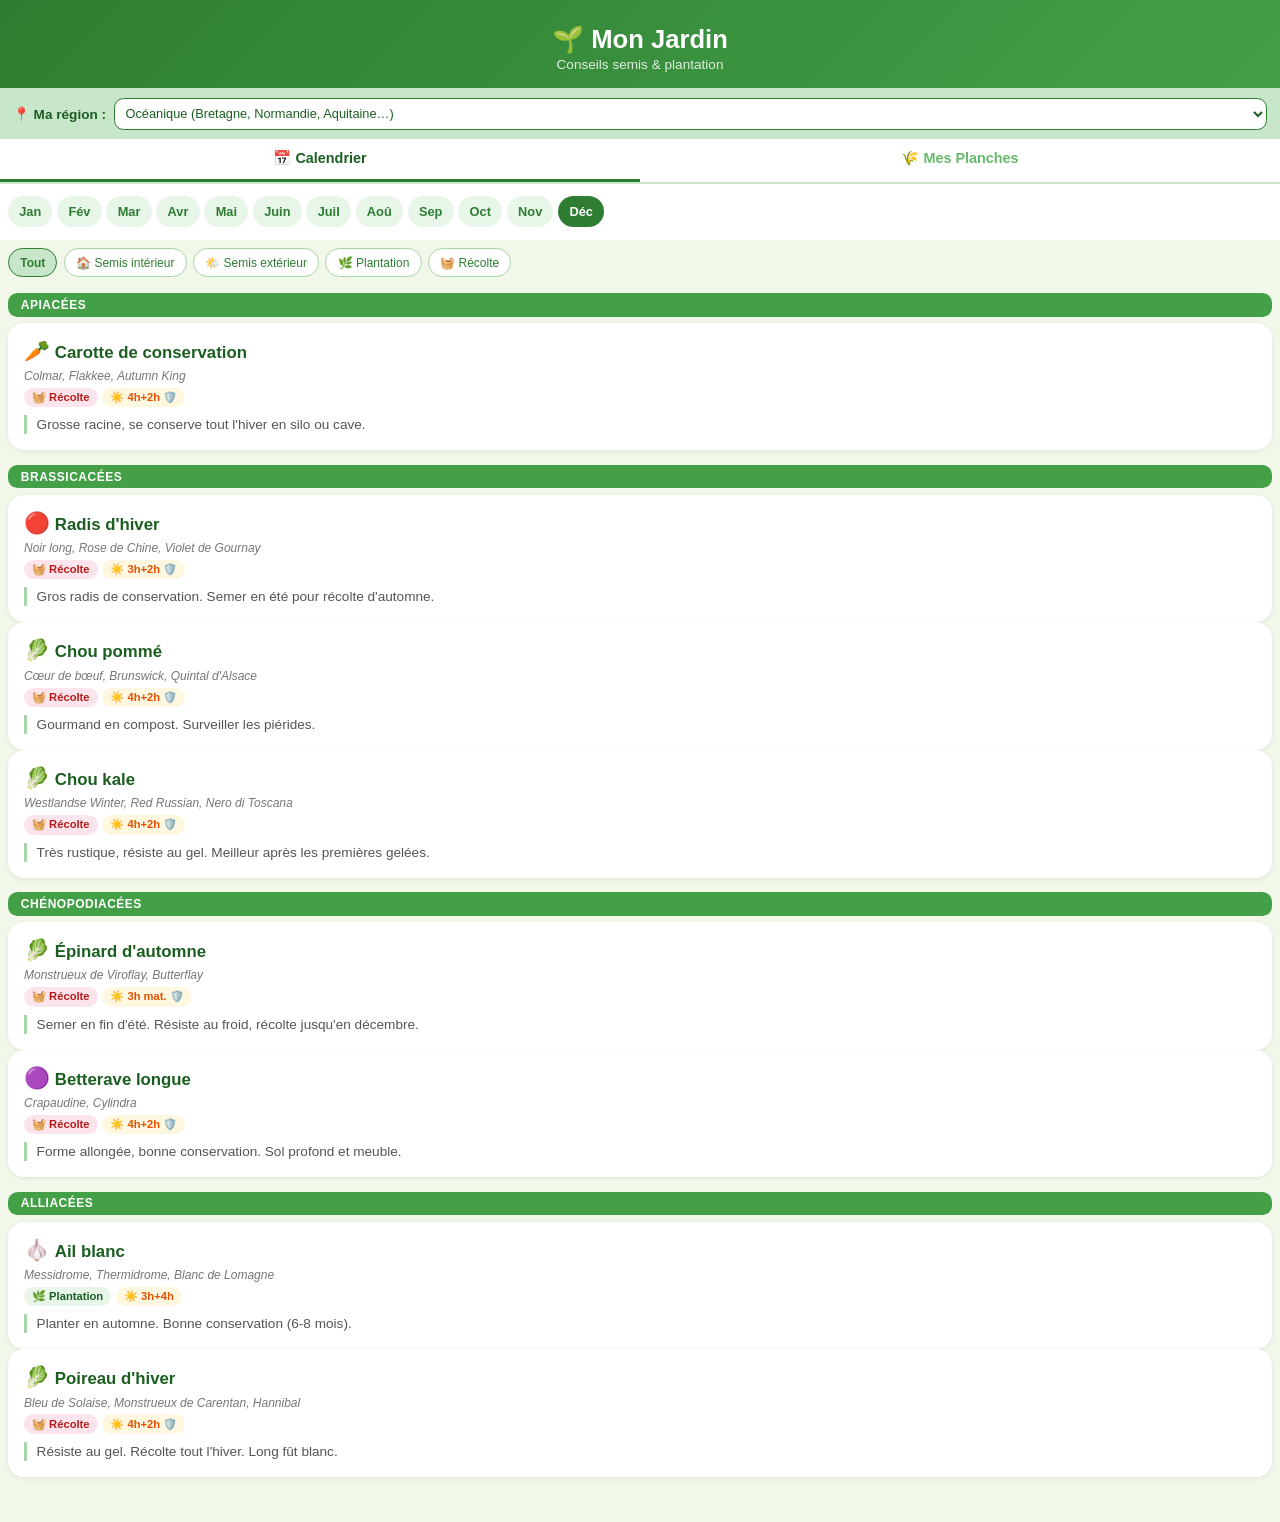
==== index.html @ edffc6af "initial commit" ====
<!DOCTYPE html>
<html lang="fr">
<head>
  <meta charset="UTF-8">
  <meta name="viewport" content="width=device-width, initial-scale=1.0">
  <meta name="theme-color" content="#2e7d32">
  <meta name="apple-mobile-web-app-capable" content="yes">
  <meta name="apple-mobile-web-app-status-bar-style" content="black-translucent">
  <link rel="manifest" href="manifest.json">
  <link rel="apple-touch-icon" href="icons/icon-192.png">
  <title>Mon Jardin</title>
  <link rel="stylesheet" href="style.css">
</head>
<body>
  <header>
    <h1>🌱 Mon Jardin</h1>
    <p class="subtitle">Conseils semis & plantation</p>
  </header>

  <div id="region-selector">
    <label for="region">📍 Ma région :</label>
    <select id="region">
      <option value="oceanique">Océanique (Bretagne, Normandie, Aquitaine…)</option>
      <option value="continental">Continental (Alsace, Bourgogne, Île-de-France…)</option>
      <option value="mediterraneen">Méditerranéen (PACA, Languedoc, Corse…)</option>
      <option value="montagne">Montagne (Alpes, Pyrénées, Massif Central…)</option>
    </select>
  </div>

  <nav id="tabs">
    <button class="tab-btn active" data-tab="calendrier">📅 Calendrier</button>
    <button class="tab-btn" data-tab="planches">🌾 Mes Planches</button>
  </nav>

  <!-- TAB CALENDRIER -->
  <section id="tab-calendrier">
    <nav id="month-nav">
      <button class="month-btn active" data-month="0">Jan</button>
      <button class="month-btn" data-month="1">Fév</button>
      <button class="month-btn" data-month="2">Mar</button>
      <button class="month-btn" data-month="3">Avr</button>
      <button class="month-btn" data-month="4">Mai</button>
      <button class="month-btn" data-month="5">Juin</button>
      <button class="month-btn" data-month="6">Juil</button>
      <button class="month-btn" data-month="7">Aoû</button>
      <button class="month-btn" data-month="8">Sep</button>
      <button class="month-btn" data-month="9">Oct</button>
      <button class="month-btn" data-month="10">Nov</button>
      <button class="month-btn" data-month="11">Déc</button>
    </nav>
    <div id="filters">
      <button class="filter-btn active" data-filter="all">Tout</button>
      <button class="filter-btn" data-filter="semis-interieur">🏠 Semis intérieur</button>
      <button class="filter-btn" data-filter="semis-exterieur">🌤️ Semis extérieur</button>
      <button class="filter-btn" data-filter="plantation">🌿 Plantation</button>
      <button class="filter-btn" data-filter="recolte">🧺 Récolte</button>
    </div>
    <main id="plant-list"></main>
  </section>

  <!-- TAB PLANCHES -->
  <section id="tab-planches" class="hidden">
    <div id="planches-list"></div>
    <button id="btn-show-form" class="btn-add-planche" onclick="showPlancheForm()">➕ Ajouter une planche</button>

    <div id="planche-form" class="hidden">
      <h2 id="form-title">➕ Nouvelle planche</h2>

      <div class="form-step">
        <div class="step-label">1. Nom & dimensions</div>
        <div class="form-row">
          <input type="text" id="planche-nom" placeholder="Nom (ex: Planche A)">
        </div>
        <div class="form-row">
          <label>Longueur <span class="unit">m</span></label>
          <input type="number" id="planche-longueur" min="0.5" step="0.1" value="3">
          <label>Largeur <span class="unit">m</span></label>
          <input type="number" id="planche-largeur" min="0.3" step="0.1" value="1.2">
        </div>
      </div>

      <div class="form-step">
        <div class="step-label">2. Ensoleillement</div>
        <div class="form-row">
          <label>Orientation :</label>
          <select id="planche-orientation">
            <option value="journee">☀️ Soleil toute la journée</option>
            <option value="matin">🌅 Soleil le matin seulement</option>
            <option value="apres-midi">🌇 Soleil l'après-midi seulement</option>
          </select>
        </div>
        <div class="form-row soleil-row">
          <div class="soleil-input">
            <label>🌅 Matin <span class="unit">(6h-12h)</span></label>
            <input type="range" id="planche-hmatin" min="0" max="6" value="4">
            <span id="hmatin-val">4h</span>
          </div>
          <div class="soleil-input">
            <label>🌇 Après-midi <span class="unit">(12h-18h)</span></label>
            <input type="range" id="planche-haprem" min="0" max="6" value="3">
            <span id="haprem-val">3h</span>
          </div>
        </div>
      </div>

      <div class="form-step">
        <div class="step-label">3. Type de sol & culture précédente</div>
        <div class="form-row">
          <label>Sol :</label>
          <select id="planche-sol">
            <option value="limoneux">🌾 Limoneux (fertile, facile)</option>
            <option value="argileux">🧱 Argileux (lourd, retient l'eau)</option>
            <option value="sableux">🏖️ Sableux (léger, drainant)</option>
            <option value="calcaire">⚪ Calcaire (alcalin, clair)</option>
            <option value="humifere">🍂 Humifère (riche, foncé)</option>
          </select>
        </div>
        <div class="form-row">
          <label>Avant :</label>
          <select id="planche-precedent">
            <option value="">Aucune / ne sais pas</option>
            <option value="Solanacées">🍅 Solanacées (tomate, PDT, poivron...)</option>
            <option value="Cucurbitacées">🥒 Cucurbitacées (courgette, courge...)</option>
            <option value="Fabacées">🫘 Fabacées (haricot, pois...)</option>
            <option value="Brassicacées">🥦 Brassicacées (chou, radis...)</option>
            <option value="Alliacées">🧅 Alliacées (oignon, ail, poireau...)</option>
            <option value="Apiacées">🥕 Apiacées (carotte, persil...)</option>
            <option value="Astéracées">🥬 Astéracées (laitue...)</option>
            <option value="Chénopodiacées">🟣 Chénopodiacées (épinard, betterave...)</option>
            <option value="engrais-vert">🌾 Engrais vert (moutarde, phacélie...)</option>
            <option value="rien">💤 Repos / jachère</option>
          </select>
        </div>
      </div>

      <div class="form-step">
        <div class="step-label">4. Choisir les plantes et nombre de rangs</div>
        <div id="legume-picker"></div>
        <div id="variete-picker" class="hidden"></div>
        <div id="rang-picker" class="hidden"></div>
        <div id="plantes-selectionnees"></div>
      </div>

      <button id="btn-add-planche" class="btn-primary">Créer la planche</button>
      <button id="btn-cancel-edit" class="btn-cancel" onclick="hidePlancheForm()">Annuler</button>
    </div>
  </section>

  <script src="legumes/tomate.js"></script>
  <script src="legumes/carotte.js"></script>
  <script src="legumes/laitue.js"></script>
  <script src="legumes/courgette.js"></script>
  <script src="legumes/radis.js"></script>
  <script src="legumes/haricot.js"></script>
  <script src="legumes/poivron_aubergine.js"></script>
  <script src="legumes/epinard.js"></script>
  <script src="legumes/petit_pois.js"></script>
  <script src="legumes/alliacees.js"></script>
  <script src="legumes/chou.js"></script>
  <script src="legumes/cucurbitacees.js"></script>
  <script src="legumes/autres.js"></script>
  <script src="legumes/pomme_de_terre.js"></script>
  <script src="data.js"></script>
  <script src="calendrier.js"></script>
  <script src="planches.js"></script>
  <script src="app.js"></script>
</body>
</html>
---- style.css ----
* { margin: 0; padding: 0; box-sizing: border-box; }

body {
  font-family: -apple-system, BlinkMacSystemFont, 'Segoe UI', sans-serif;
  background: #f1f8e9;
  color: #1b5e20;
  min-height: 100vh;
  padding-bottom: 2rem;
}

header {
  background: linear-gradient(135deg, #2e7d32, #43a047);
  color: white;
  padding: 1.5rem 1rem 1rem;
  text-align: center;
}
header h1 { font-size: 1.6rem; }
.subtitle { font-size: 0.85rem; opacity: 0.85; margin-top: 0.2rem; }

#region-selector {
  display: flex;
  align-items: center;
  gap: 0.5rem;
  padding: 0.6rem 0.8rem;
  background: #c8e6c9;
  font-size: 0.85rem;
  font-weight: 600;
}
#region-selector label { white-space: nowrap; }
#region-selector select {
  flex: 1;
  padding: 0.4rem;
  border: 1.5px solid #2e7d32;
  border-radius: 0.6rem;
  background: white;
  color: #1b5e20;
  font-size: 0.8rem;
  font-weight: 500;
}

/* Tabs */
#tabs {
  display: flex;
  background: white;
  border-bottom: 2px solid #c8e6c9;
}
.tab-btn {
  flex: 1;
  border: none;
  background: none;
  padding: 0.7rem;
  font-size: 0.9rem;
  font-weight: 600;
  color: #66bb6a;
  cursor: pointer;
  transition: all 0.2s;
  border-bottom: 3px solid transparent;
}
.tab-btn.active { color: #1b5e20; border-bottom-color: #2e7d32; }
.hidden { display: none !important; }

/* Calendrier */
#month-nav {
  display: flex;
  gap: 0.3rem;
  padding: 0.8rem 0.5rem;
  overflow-x: auto;
  background: white;
  position: sticky;
  top: 0;
  z-index: 10;
  scrollbar-width: none;
}
#month-nav::-webkit-scrollbar { display: none; }

.month-btn {
  flex-shrink: 0;
  border: none;
  background: #e8f5e9;
  color: #2e7d32;
  padding: 0.5rem 0.7rem;
  border-radius: 1rem;
  font-size: 0.8rem;
  font-weight: 600;
  cursor: pointer;
  transition: all 0.2s;
}
.month-btn.active { background: #2e7d32; color: white; }

#filters {
  display: flex;
  gap: 0.4rem;
  padding: 0.5rem;
  overflow-x: auto;
  scrollbar-width: none;
}
#filters::-webkit-scrollbar { display: none; }

.filter-btn {
  flex-shrink: 0;
  border: 1.5px solid #a5d6a7;
  background: white;
  color: #2e7d32;
  padding: 0.4rem 0.7rem;
  border-radius: 1rem;
  font-size: 0.75rem;
  cursor: pointer;
  transition: all 0.2s;
}
.filter-btn.active { background: #c8e6c9; border-color: #2e7d32; font-weight: 600; }

#plant-list { padding: 0.5rem; display: flex; flex-direction: column; gap: 0.6rem; }

.famille-group { margin-bottom: 0.3rem; }
.famille-header {
  font-size: 0.75rem;
  font-weight: 700;
  color: white;
  background: #43a047;
  padding: 0.3rem 0.8rem;
  border-radius: 0.6rem;
  margin-bottom: 0.4rem;
  text-transform: uppercase;
  letter-spacing: 0.5px;
}

.plant-card {
  background: white;
  border-radius: 1rem;
  padding: 1rem;
  box-shadow: 0 1px 4px rgba(0,0,0,0.08);
  animation: fadeIn 0.3s ease;
}
@keyframes fadeIn { from { opacity: 0; transform: translateY(8px); } to { opacity: 1; transform: none; } }

.plant-card h3 { font-size: 1.05rem; margin-bottom: 0.4rem; }
.plant-card .emoji { font-size: 1.3rem; margin-right: 0.3rem; }

.tags { display: flex; flex-wrap: wrap; gap: 0.3rem; margin-bottom: 0.5rem; }
.tag {
  font-size: 0.7rem;
  padding: 0.2rem 0.5rem;
  border-radius: 0.8rem;
  font-weight: 600;
}
.tag.semis-interieur { background: #fff3e0; color: #e65100; }
.tag.semis-exterieur { background: #e3f2fd; color: #0d47a1; }
.tag.plantation { background: #e8f5e9; color: #1b5e20; }
.tag.recolte { background: #fce4ec; color: #b71c1c; }
.tag.soleil { background: #fff8e1; color: #e65100; }

.variete {
  font-size: 0.75rem;
  color: #777;
  font-style: italic;
  margin-bottom: 0.3rem;
}

.conseil {
  font-size: 0.85rem;
  color: #555;
  line-height: 1.4;
  border-left: 3px solid #a5d6a7;
  padding-left: 0.6rem;
  margin-top: 0.4rem;
}

.empty-state {
  text-align: center;
  padding: 3rem 1rem;
  color: #81c784;
  font-size: 1.1rem;
}

/* Planches */
#planche-form {
  background: white;
  margin: 0.5rem;
  padding: 1rem;
  border-radius: 1rem;
  box-shadow: 0 1px 4px rgba(0,0,0,0.08);
}
#planche-form h2 { font-size: 1.1rem; margin-bottom: 0.8rem; }

.btn-add-planche {
  display: block;
  width: calc(100% - 1rem);
  margin: 0.5rem;
  padding: 0.8rem;
  border: 2px dashed #66bb6a;
  background: white;
  color: #2e7d32;
  border-radius: 1rem;
  font-size: 1rem;
  font-weight: 600;
  cursor: pointer;
  text-align: center;
}
.btn-add-planche:active { background: #e8f5e9; }

.form-step {
  margin-bottom: 0.8rem;
  padding-bottom: 0.6rem;
  border-bottom: 1px solid #e8f5e9;
}
.form-step:last-of-type { border-bottom: none; }
.step-label {
  font-size: 0.8rem;
  font-weight: 700;
  color: #2e7d32;
  margin-bottom: 0.4rem;
}

.form-row {
  display: flex;
  align-items: center;
  gap: 0.5rem;
  margin-bottom: 0.6rem;
  flex-wrap: wrap;
}
.form-row label { font-size: 0.85rem; font-weight: 600; }
.form-row .unit { font-size: 0.75rem; font-weight: 400; color: #777; }
.form-row input[type="text"],
.form-row input[type="number"] {
  padding: 0.4rem 0.6rem;
  border: 1.5px solid #a5d6a7;
  border-radius: 0.6rem;
  font-size: 0.85rem;
  color: #1b5e20;
  width: 5rem;
}
.form-row input[type="text"] { flex: 1; width: auto; }

.form-row select {
  padding: 0.4rem;
  border: 1.5px solid #a5d6a7;
  border-radius: 0.6rem;
  font-size: 0.85rem;
  color: #1b5e20;
  flex: 1;
}
.form-row input[type="range"] {
  flex: 1;
  accent-color: #2e7d32;
}
.soleil-row {
  flex-direction: column;
  gap: 0.4rem;
}
.soleil-input {
  display: flex;
  align-items: center;
  gap: 0.5rem;
  width: 100%;
}
.soleil-input label {
  min-width: 8rem;
  font-size: 0.8rem;
}
.soleil-input input[type="range"] { flex: 1; accent-color: #e65100; }
.soleil-input span {
  font-weight: 700;
  font-size: 0.85rem;
  min-width: 2rem;
  text-align: center;
}

#plante-checkboxes {
  display: flex;
  flex-wrap: wrap;
  gap: 0.3rem;
  margin-top: 0.3rem;
  width: 100%;
}
.plante-chip {
  display: flex;
  align-items: center;
  gap: 0.2rem;
  padding: 0.3rem 0.5rem;
  border: 1.5px solid #c8e6c9;
  border-radius: 1rem;
  font-size: 0.75rem;
  cursor: pointer;
  transition: all 0.2s;
  user-select: none;
}
.plante-chip.selected { background: #c8e6c9; border-color: #2e7d32; font-weight: 600; }
.plante-chip input { display: none; }

/* Picker légume → variété */
#legume-picker {
  display: flex;
  flex-wrap: wrap;
  gap: 0.3rem;
  padding: 0 0 0.5rem;
}
.legume-chip {
  border: 1.5px solid #c8e6c9;
  background: white;
  color: #1b5e20;
  padding: 0.35rem 0.6rem;
  border-radius: 1rem;
  font-size: 0.78rem;
  font-weight: 500;
  cursor: pointer;
  transition: all 0.15s;
}
.legume-chip:active { background: #c8e6c9; }

#variete-picker {
  background: #f3e5f5;
  border: 2px solid #ce93d8;
  border-radius: 0.8rem;
  padding: 0.6rem;
  margin-bottom: 0.5rem;
}
.variete-title {
  font-size: 0.85rem;
  font-weight: 700;
  margin-bottom: 0.4rem;
  color: #7b1fa2;
}
.variete-chip {
  display: flex;
  flex-direction: column;
  width: 100%;
  text-align: left;
  border: 1.5px solid #ce93d8;
  background: white;
  padding: 0.5rem 0.6rem;
  border-radius: 0.6rem;
  margin-bottom: 0.3rem;
  cursor: pointer;
  transition: all 0.15s;
}
.variete-chip:active { background: #f3e5f5; }
.variete-nom { font-weight: 600; font-size: 0.85rem; color: #1b5e20; }
.variete-detail { font-size: 0.75rem; color: #777; font-style: italic; }
.variete-info { font-size: 0.72rem; color: #999; }
.variete-close {
  width: 100%;
  border: none;
  background: none;
  color: #7b1fa2;
  font-size: 0.8rem;
  font-weight: 600;
  cursor: pointer;
  padding: 0.3rem;
}

#plantes-selectionnees {
  display: flex;
  flex-wrap: wrap;
  gap: 0.3rem;
  padding: 0.3rem 0 0.5rem;
  min-height: 2rem;
}
.selected-plante {
  display: flex;
  align-items: center;
  gap: 0.3rem;
  background: #c8e6c9;
  border: 1.5px solid #2e7d32;
  padding: 0.25rem 0.5rem;
  border-radius: 1rem;
  font-size: 0.78rem;
  font-weight: 600;
  color: #1b5e20;
}
.selected-plante button {
  border: none;
  background: none;
  color: #c62828;
  font-size: 0.85rem;
  cursor: pointer;
  padding: 0;
  line-height: 1;
}
.empty-selection {
  font-size: 0.8rem;
  color: #999;
  font-style: italic;
  padding: 0.3rem 0;
}

/* Rang picker */
#rang-picker {
  background: #e8f5e9;
  border: 2px solid #66bb6a;
  border-radius: 0.8rem;
  padding: 0.6rem;
  margin-bottom: 0.5rem;
}
.rang-picker-inner { text-align: center; }
.rang-buttons {
  display: flex;
  gap: 0.4rem;
  justify-content: center;
  margin: 0.5rem 0;
  flex-wrap: wrap;
}
.rang-btn {
  width: 2.5rem;
  height: 2.5rem;
  border: 2px solid #2e7d32;
  background: white;
  color: #2e7d32;
  border-radius: 50%;
  font-size: 1rem;
  font-weight: 700;
  cursor: pointer;
}
.rang-btn:active { background: #2e7d32; color: white; }

.btn-primary {
  width: 100%;
  padding: 0.7rem;
  border: none;
  background: #2e7d32;
  color: white;
  border-radius: 0.8rem;
  font-size: 0.9rem;
  font-weight: 600;
  cursor: pointer;
  margin-top: 0.5rem;
}

#planches-list { padding: 0.5rem; display: flex; flex-direction: column; gap: 0.8rem; }

.planche-card {
  background: white;
  border-radius: 1rem;
  padding: 1rem;
  box-shadow: 0 1px 4px rgba(0,0,0,0.08);
  animation: fadeIn 0.3s ease;
}
.planche-card h3 { font-size: 1.1rem; margin-bottom: 0.3rem; }
.planche-dims { font-size: 0.8rem; color: #777; margin-bottom: 0.4rem; }

/* Sous-onglets planche */
.sub-tabs {
  display: flex;
  gap: 0.2rem;
  overflow-x: auto;
  scrollbar-width: none;
  margin-bottom: 0.6rem;
  padding-bottom: 0.3rem;
  border-bottom: 2px solid #e8f5e9;
}
.sub-tabs::-webkit-scrollbar { display: none; }
.sub-tab-btn {
  flex-shrink: 0;
  border: none;
  background: #f1f8e9;
  color: #66bb6a;
  padding: 0.35rem 0.6rem;
  border-radius: 0.8rem 0.8rem 0 0;
  font-size: 0.72rem;
  font-weight: 600;
  cursor: pointer;
  transition: all 0.15s;
  border-bottom: 2px solid transparent;
}
.sub-tab-btn.active { background: #2e7d32; color: white; }
.sub-tab-btn.has-alert { color: #e65100; }
.sub-tab-btn.has-alert.active { background: #e65100; color: white; }
.sub-panel { min-height: 3rem; }

.planche-section { margin-bottom: 0.7rem; }
.planche-section h4 {
  font-size: 0.85rem;
  margin-bottom: 0.3rem;
  padding-bottom: 0.2rem;
  border-bottom: 1px solid #e8f5e9;
}

.espacement-table {
  width: 100%;
  font-size: 0.78rem;
  border-collapse: collapse;
}
.espacement-table th {
  text-align: left;
  padding: 0.3rem 0.4rem;
  background: #f1f8e9;
  font-weight: 600;
}
.espacement-table td { padding: 0.3rem 0.4rem; border-bottom: 1px solid #f1f8e9; }

.assoc-good { color: #2e7d32; }
.assoc-bad { color: #c62828; }
.assoc-list { font-size: 0.8rem; line-height: 1.5; padding-left: 0.3rem; }

.rotation-info {
  font-size: 0.8rem;
  color: #555;
  line-height: 1.5;
  background: #fff8e1;
  padding: 0.6rem;
  border-radius: 0.6rem;
  border-left: 3px solid #ffb300;
}

.planche-actions {
  display: flex;
  gap: 0.5rem;
  margin-top: 0.6rem;
}
.btn-edit, .btn-delete {
  border: none;
  padding: 0.4rem 0.8rem;
  border-radius: 0.6rem;
  font-size: 0.78rem;
  font-weight: 600;
  cursor: pointer;
}
.btn-edit { background: #e3f2fd; color: #0d47a1; }
.btn-delete { background: #ffcdd2; color: #c62828; }
.btn-cancel {
  width: 100%;
  padding: 0.6rem;
  border: 2px solid #c8e6c9;
  background: white;
  color: #555;
  border-radius: 0.8rem;
  font-size: 0.85rem;
  font-weight: 600;
  cursor: pointer;
  margin-top: 0.3rem;
}

/* Suggestions intercalaires */
.suggestions-list { display: flex; flex-direction: column; gap: 0.5rem; }
.suggestion-item { font-size: 0.82rem; line-height: 1.4; }
.suggestion-label { font-weight: 600; }
.suggestion-space { font-weight: 400; color: #777; font-size: 0.75rem; }
.suggestion-chips {
  display: flex;
  flex-wrap: wrap;
  gap: 0.3rem;
  margin-top: 0.3rem;
}
.suggestion-chip {
  background: #e8f5e9;
  border: 1px solid #a5d6a7;
  padding: 0.25rem 0.5rem;
  border-radius: 1rem;
  font-size: 0.75rem;
}
.suggestion-chip small { color: #777; }
.suggestion-note { font-size: 0.75rem; color: #777; margin-bottom: 0.4rem; font-style: italic; }

/* Alertes soleil */
.soleil-alerts {
  background: #fff3e0;
  border-left: 3px solid #ff9800;
  border-radius: 0.4rem;
  padding: 0.5rem 0.6rem;
}
.soleil-alert {
  font-size: 0.8rem;
  color: #e65100;
  line-height: 1.5;
}

/* Dessin planche vue du dessus */
.plan-visuel { margin-top: 0.5rem; }
.plan-warn { color: #e65100; font-size: 0.75rem; margin-bottom: 0.3rem; }
.plan-planche {
  position: relative;
  background: linear-gradient(180deg, #e8d5b7 0%, #d4c4a0 100%);
  border-radius: 0.8rem;
  border: 2px solid #b8a88a;
  min-height: 100px;
  overflow: hidden;
  margin-bottom: 0.3rem;
}
.plan-largeur-label {
  position: absolute;
  top: 2px;
  right: 6px;
  font-size: 0.65rem;
  color: #8d6e63;
  font-weight: 600;
  z-index: 1;
}
.plan-row {
  position: absolute;
  left: 0;
  right: 0;
  display: flex;
  align-items: center;
  background: rgba(255,255,255,0.35);
  border-top: 1px solid rgba(0,0,0,0.08);
}
.plan-row-label {
  min-width: 5.5rem;
  padding: 0 0.4rem;
  font-size: 0.7rem;
  font-weight: 600;
  color: #3e2723;
  line-height: 1.2;
  flex-shrink: 0;
}
.plan-row-pos {
  font-weight: 400;
  font-size: 0.6rem;
  color: #8d6e63;
}
.plan-row-dots {
  display: flex;
  align-items: center;
  flex: 1;
  justify-content: space-evenly;
  padding: 2px 4px;
  overflow: hidden;
}
.plan-dot {
  width: 10px;
  height: 10px;
  border-radius: 50%;
  flex-shrink: 0;
  border: 1px solid rgba(0,0,0,0.15);
}
.plan-more {
  font-size: 0.6rem;
  color: #777;
  white-space: nowrap;
}
.plan-legend {
  display: flex;
  flex-wrap: wrap;
  gap: 0.5rem;
  margin-top: 0.3rem;
  font-size: 0.75rem;
}
.plan-legend-item {
  display: flex;
  align-items: center;
  gap: 0.25rem;
}
.plan-legend-dot {
  width: 12px;
  height: 12px;
  border-radius: 50%;
  display: inline-block;
  border: 1px solid rgba(0,0,0,0.15);
}

/* Amendements */
.amendements-list {
  font-size: 0.8rem;
  color: #555;
  line-height: 1.5;
  padding-left: 1.2rem;
  margin: 0;
}
.amendements-list li { margin-bottom: 0.2rem; }

.amendement-bloc {
  margin-bottom: 0.6rem;
}
.amendement-bloc h4 {
  font-size: 0.82rem;
  margin-bottom: 0.2rem;
  color: #1b5e20;
}

/* Bouton plantes suivantes */
.btn-suivantes {
  width: 100%;
  padding: 0.6rem;
  border: 2px solid #7b1fa2;
  background: #f3e5f5;
  color: #7b1fa2;
  border-radius: 0.8rem;
  font-size: 0.85rem;
  font-weight: 600;
  cursor: pointer;
}
.suivantes-panel {
  margin-top: 0.5rem;
  background: #faf5ff;
  border-radius: 0.6rem;
  padding: 0.5rem;
  border: 1px solid #ce93d8;
}

/* Calendrier récolte */
.cal-scroll { overflow-x: auto; }
.cal-table {
  width: 100%;
  font-size: 0.7rem;
  border-collapse: collapse;
  white-space: nowrap;
}
.cal-table th {
  padding: 0.25rem 0.3rem;
  background: #f1f8e9;
  font-weight: 600;
  text-align: center;
}
.cal-table td { padding: 0.25rem 0.3rem; text-align: center; border-bottom: 1px solid #f1f8e9; }
.cal-plante { text-align: left !important; font-weight: 500; }
.cal-cell { min-width: 1.8rem; }
.cal-recolte { background: #fce4ec; }

/* Entretiens */
.entretiens-list { display: flex; flex-direction: column; gap: 0.5rem; }
.entretien-mois {
  display: flex;
  gap: 0.5rem;
  align-items: flex-start;
}
.entretien-mois-label {
  min-width: 2.5rem;
  font-weight: 700;
  font-size: 0.8rem;
  color: #2e7d32;
  padding-top: 0.1rem;
}
.entretien-taches { flex: 1; }
.entretien-tache {
  font-size: 0.78rem;
  color: #555;
  line-height: 1.5;
  padding: 0.15rem 0;
  border-bottom: 1px solid #f1f8e9;
}
.entretien-actuel {
  background: #e8f5e9;
  border-radius: 0.5rem;
  padding: 0.3rem;
}
.entretien-actuel .entretien-mois-label { color: #1b5e20; }
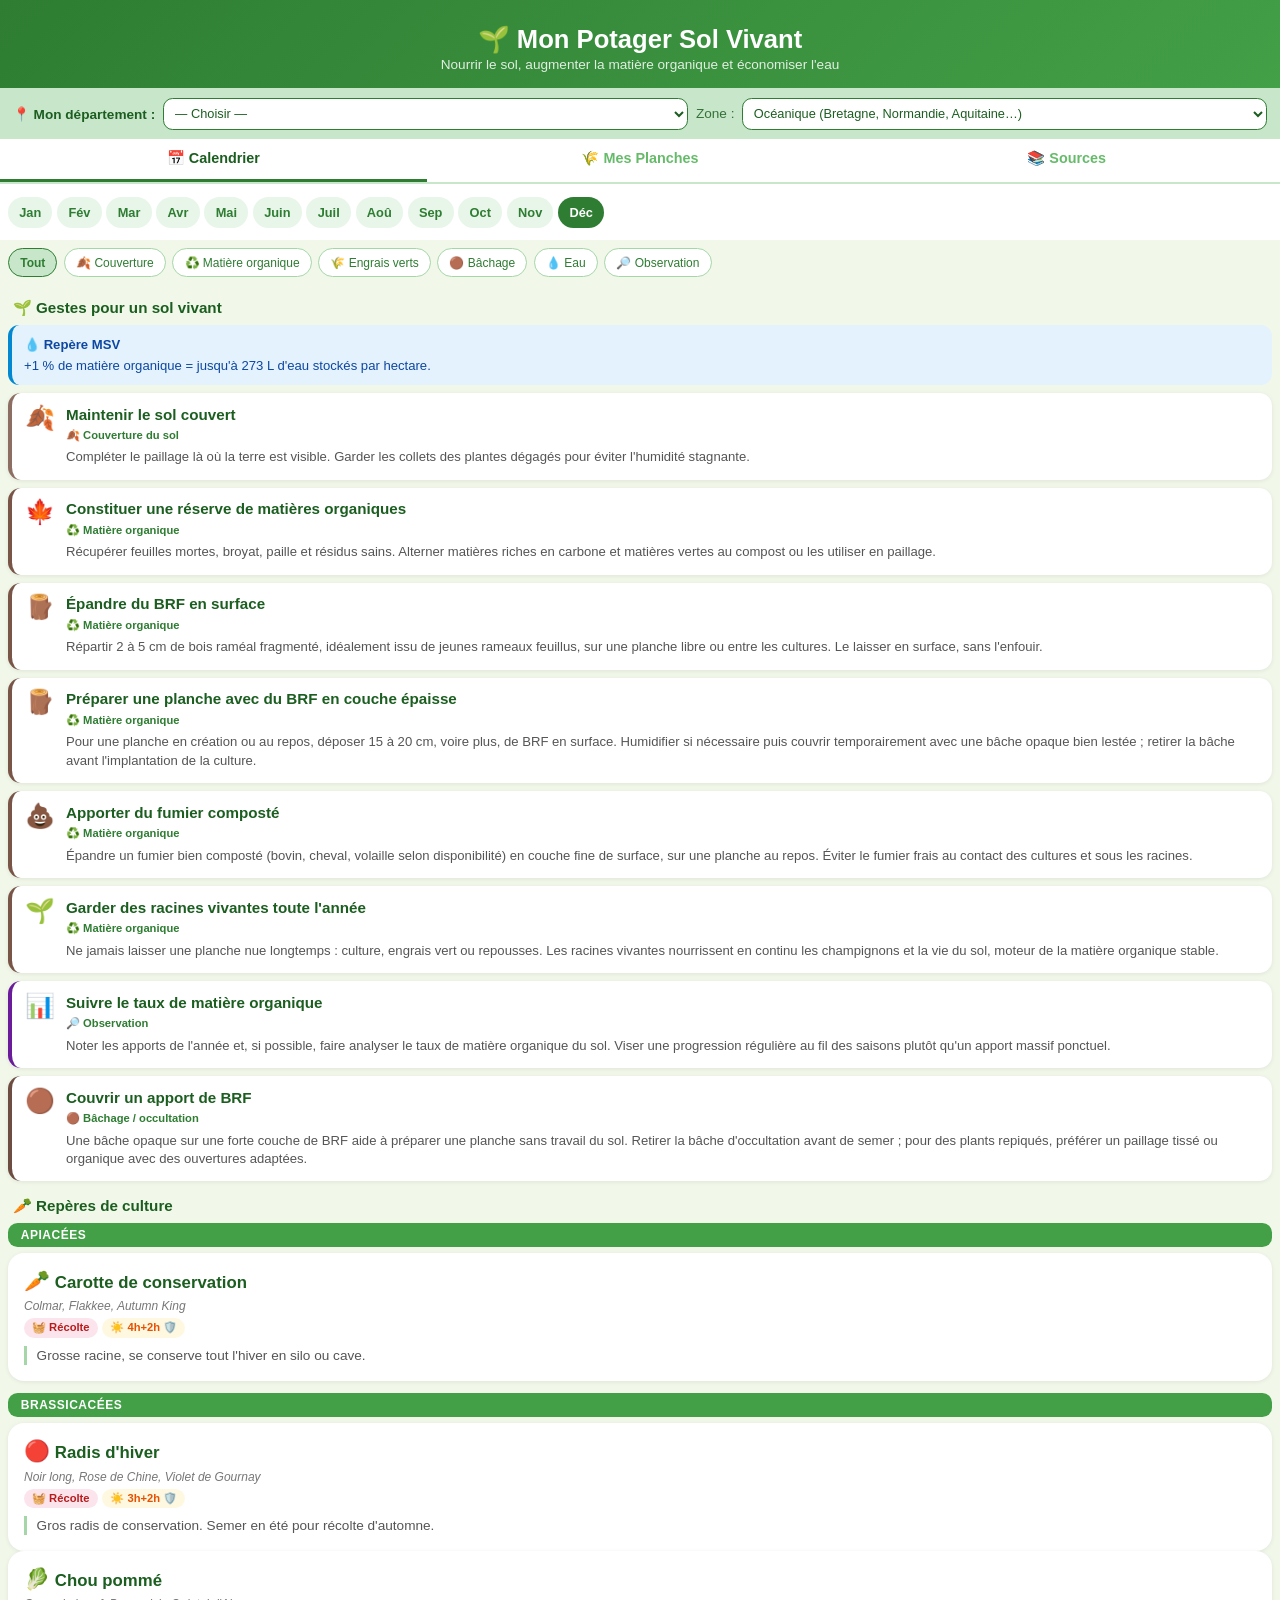
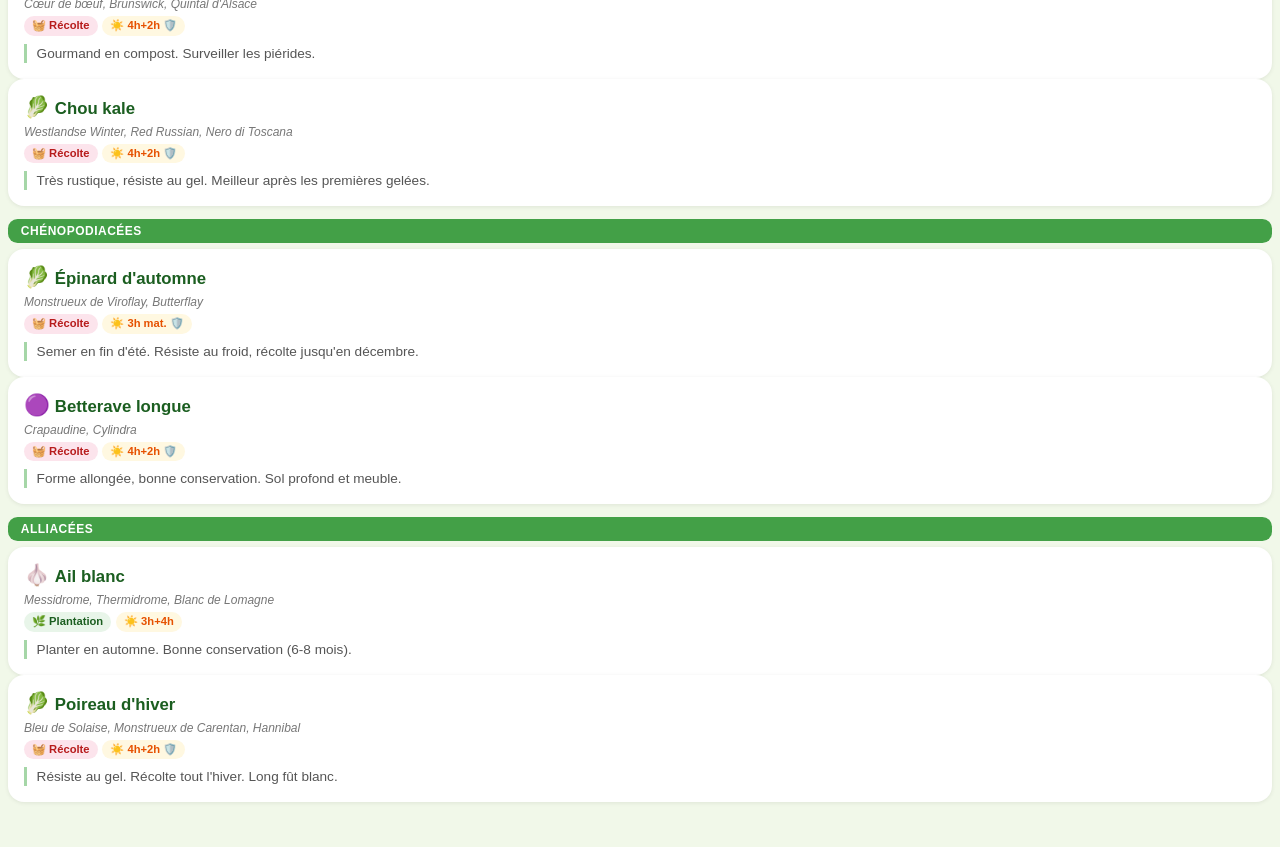
==== commit 331ea0f9: "ajout du sol vivant et des sources" ====
--- a/index.html
+++ b/index.html
@@ -8,17 +8,19 @@
   <meta name="apple-mobile-web-app-status-bar-style" content="black-translucent">
   <link rel="manifest" href="manifest.json">
   <link rel="apple-touch-icon" href="icons/icon-192.png">
-  <title>Mon Jardin</title>
+  <title>Mon Potager Sol Vivant</title>
   <link rel="stylesheet" href="style.css">
 </head>
 <body>
   <header>
-    <h1>🌱 Mon Jardin</h1>
-    <p class="subtitle">Conseils semis & plantation</p>
+    <h1>🌱 Mon Potager Sol Vivant</h1>
+    <p class="subtitle">Nourrir le sol, augmenter la matière organique et économiser l'eau</p>
   </header>
 
   <div id="region-selector">
-    <label for="region">📍 Ma région :</label>
+    <label for="departement">📍 Mon département :</label>
+    <select id="departement"></select>
+    <label for="region" class="region-label">Zone :</label>
     <select id="region">
       <option value="oceanique">Océanique (Bretagne, Normandie, Aquitaine…)</option>
       <option value="continental">Continental (Alsace, Bourgogne, Île-de-France…)</option>
@@ -30,6 +32,7 @@
   <nav id="tabs">
     <button class="tab-btn active" data-tab="calendrier">📅 Calendrier</button>
     <button class="tab-btn" data-tab="planches">🌾 Mes Planches</button>
+    <button class="tab-btn" data-tab="sources">📚 Sources</button>
   </nav>
 
   <!-- TAB CALENDRIER -->
@@ -50,12 +53,19 @@
     </nav>
     <div id="filters">
       <button class="filter-btn active" data-filter="all">Tout</button>
-      <button class="filter-btn" data-filter="semis-interieur">🏠 Semis intérieur</button>
-      <button class="filter-btn" data-filter="semis-exterieur">🌤️ Semis extérieur</button>
-      <button class="filter-btn" data-filter="plantation">🌿 Plantation</button>
-      <button class="filter-btn" data-filter="recolte">🧺 Récolte</button>
+      <button class="filter-btn" data-filter="couverture">🍂 Couverture</button>
+      <button class="filter-btn" data-filter="matiere-organique">♻️ Matière organique</button>
+      <button class="filter-btn" data-filter="engrais-verts">🌾 Engrais verts</button>
+      <button class="filter-btn" data-filter="bachage">🟤 Bâchage</button>
+      <button class="filter-btn" data-filter="eau">💧 Eau</button>
+      <button class="filter-btn" data-filter="observation">🔎 Observation</button>
     </div>
     <main id="plant-list"></main>
+  </section>
+
+  <!-- TAB SOURCES -->
+  <section id="tab-sources" class="hidden">
+    <div id="sources-list"></div>
   </section>
 
   <!-- TAB PLANCHES -->
@@ -163,6 +173,7 @@
   <script src="data.js"></script>
   <script src="calendrier.js"></script>
   <script src="planches.js"></script>
+  <script src="sources.js"></script>
   <script src="app.js"></script>
 </body>
 </html>
--- a/style.css
+++ b/style.css
@@ -25,10 +25,13 @@
   background: #c8e6c9;
   font-size: 0.85rem;
   font-weight: 600;
+  flex-wrap: wrap;
 }
 #region-selector label { white-space: nowrap; }
+#region-selector .region-label { font-weight: 500; opacity: 0.85; }
 #region-selector select {
   flex: 1;
+  min-width: 8rem;
   padding: 0.4rem;
   border: 1.5px solid #2e7d32;
   border-radius: 0.6rem;
@@ -59,6 +62,40 @@
 .tab-btn.active { color: #1b5e20; border-bottom-color: #2e7d32; }
 .hidden { display: none !important; }
 
+/* Sources scientifiques */
+#sources-list { padding: 0.7rem 0.5rem; }
+.sources-header {
+  background: #e3f2fd;
+  border-left: 4px solid #0288d1;
+  border-radius: 0.8rem;
+  color: #0d47a1;
+  padding: 0.8rem;
+  margin-bottom: 0.7rem;
+}
+.sources-header h2 { font-size: 1.05rem; margin-bottom: 0.3rem; }
+.sources-header p { font-size: 0.82rem; line-height: 1.4; }
+.sources-cards { display: flex; flex-direction: column; gap: 0.6rem; }
+.source-card {
+  background: white;
+  border-radius: 0.8rem;
+  box-shadow: 0 1px 4px rgba(0,0,0,0.08);
+  padding: 0.85rem;
+}
+.source-practice {
+  display: inline-block;
+  background: #e8f5e9;
+  border-radius: 1rem;
+  color: #1b5e20;
+  font-size: 0.7rem;
+  font-weight: 700;
+  padding: 0.2rem 0.5rem;
+}
+.source-card h3 { font-size: 0.92rem; line-height: 1.3; margin: 0.45rem 0 0.3rem; }
+.source-card p { color: #555; font-size: 0.8rem; line-height: 1.45; margin-top: 0.4rem; }
+.source-citation { color: #666 !important; font-size: 0.75rem !important; }
+.source-doi { color: #0d47a1; display: inline-block; font-size: 0.8rem; font-weight: 700; margin-top: 0.5rem; }
+.source-limit { background: #fff8e1; border-left: 3px solid #ffb300; border-radius: 0.35rem; padding: 0.4rem 0.5rem; }
+
 /* Calendrier */
 #month-nav {
   display: flex;
@@ -110,6 +147,39 @@
 .filter-btn.active { background: #c8e6c9; border-color: #2e7d32; font-weight: 600; }
 
 #plant-list { padding: 0.5rem; display: flex; flex-direction: column; gap: 0.6rem; }
+.calendar-section { display: flex; flex-direction: column; gap: 0.5rem; }
+.calendar-title { font-size: 0.95rem; padding: 0.4rem 0.3rem 0; color: #1b5e20; }
+.sol-task-list { display: flex; flex-direction: column; gap: 0.5rem; }
+.sol-task-card {
+  display: flex;
+  gap: 0.7rem;
+  padding: 0.8rem;
+  background: #fff;
+  border-left: 4px solid #8d6e63;
+  border-radius: 0.8rem;
+  box-shadow: 0 1px 4px rgba(0,0,0,0.08);
+}
+.sol-task-card.matiere-organique { border-left-color: #795548; }
+.sol-task-card.engrais-verts { border-left-color: #558b2f; }
+.sol-task-card.bachage { border-left-color: #6d4c41; }
+.sol-task-card.eau { border-left-color: #0288d1; }
+.sol-task-card.observation { border-left-color: #6a1b9a; }
+.sol-task-icon { font-size: 1.5rem; line-height: 1; }
+.sol-task-card h3 { font-size: 0.95rem; margin-bottom: 0.15rem; }
+.sol-task-card p, .sol-vivant-card p { color: #555; font-size: 0.82rem; line-height: 1.4; margin-top: 0.35rem; }
+.sol-category { color: #2e7d32; font-size: 0.7rem; font-weight: 700; }
+.soil-fact {
+  display: flex;
+  flex-direction: column;
+  gap: 0.2rem;
+  background: #e3f2fd;
+  border-left: 4px solid #0288d1;
+  border-radius: 0.7rem;
+  color: #0d47a1;
+  font-size: 0.82rem;
+  line-height: 1.35;
+  padding: 0.65rem 0.75rem;
+}
 
 .famille-group { margin-bottom: 0.3rem; }
 .famille-header {
@@ -665,6 +735,16 @@
   margin-bottom: 0.2rem;
   color: #1b5e20;
 }
+.sol-vivant-list { display: flex; flex-direction: column; gap: 0.45rem; }
+.sol-vivant-card {
+  background: #f1f8e9;
+  border-left: 3px solid #66bb6a;
+  border-radius: 0.5rem;
+  padding: 0.55rem 0.65rem;
+}
+.sol-vivant-card h4, .sol-amendements > h4 { color: #1b5e20; font-size: 0.82rem; }
+.sol-amendements { margin-top: 0.8rem; border-top: 1px solid #e8f5e9; padding-top: 0.7rem; }
+.sol-amendements > h4 { margin-bottom: 0.5rem; }
 
 /* Bouton plantes suivantes */
 .btn-suivantes {
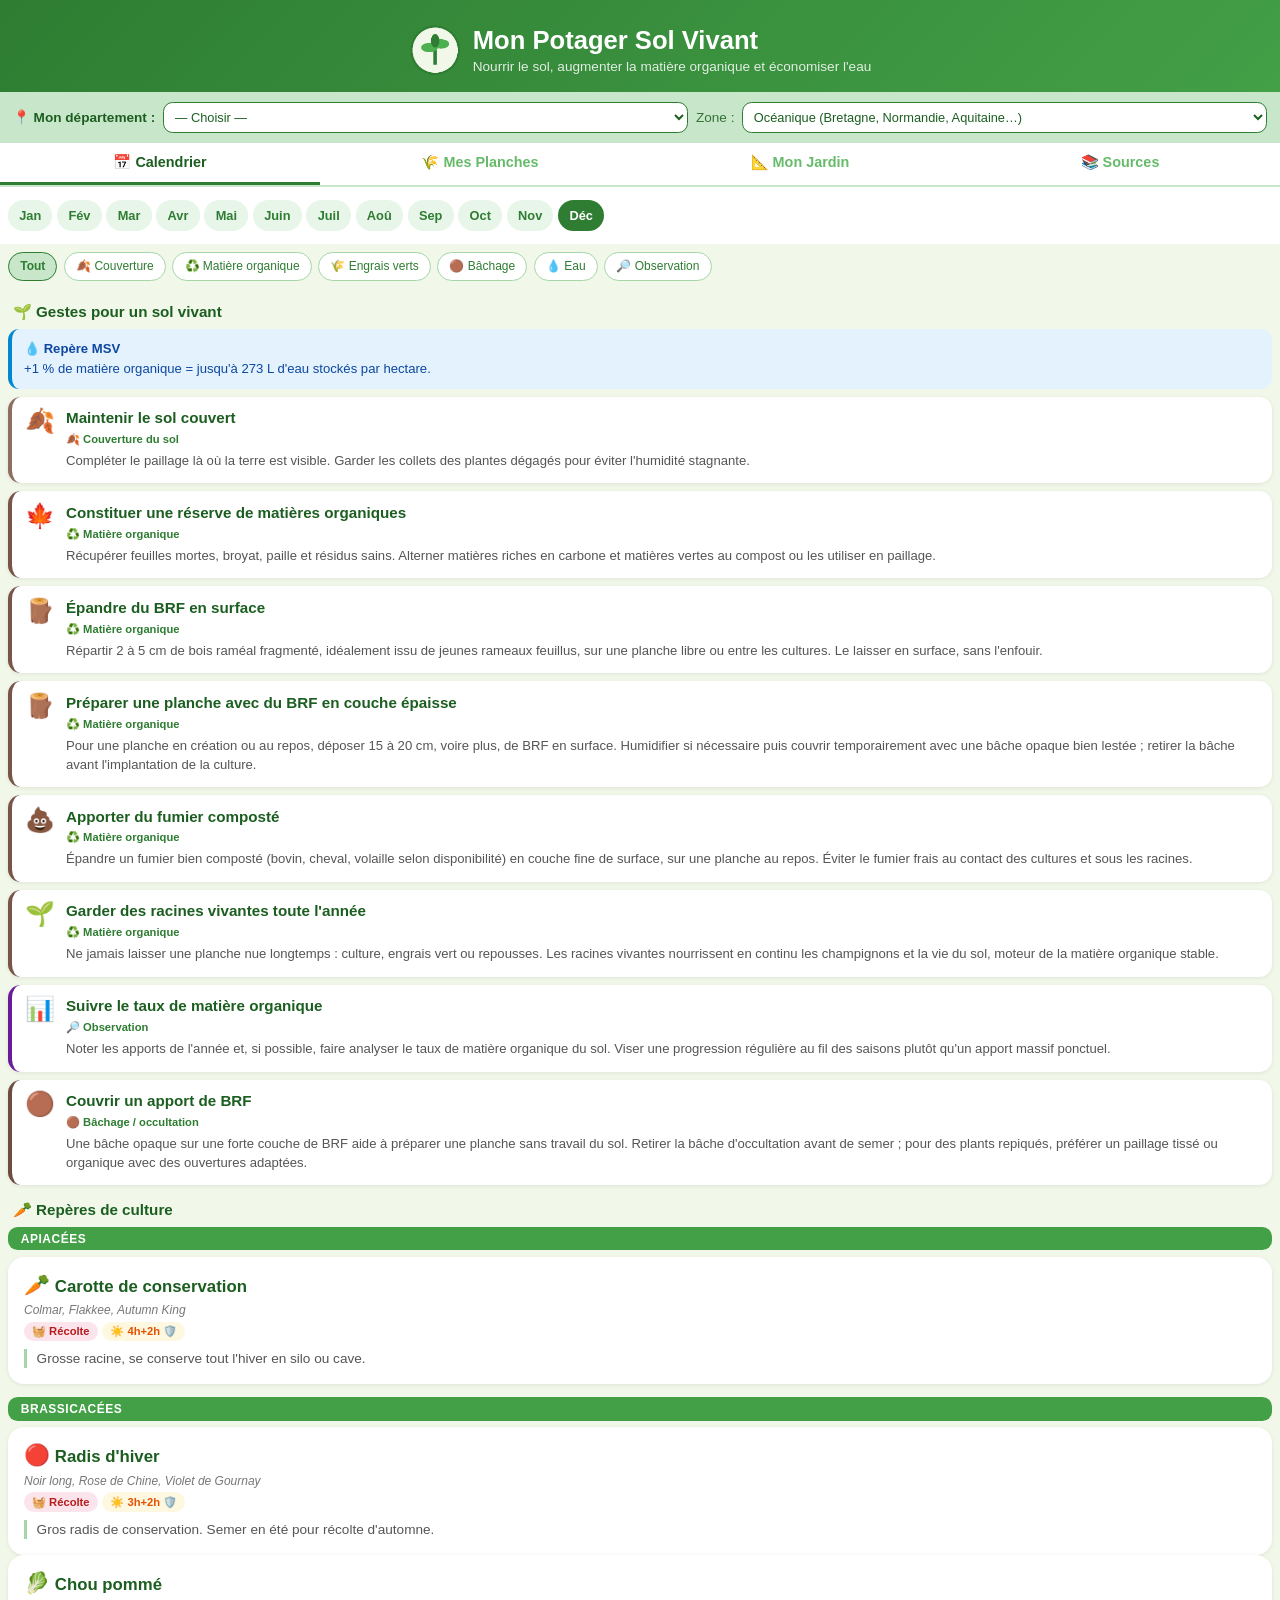
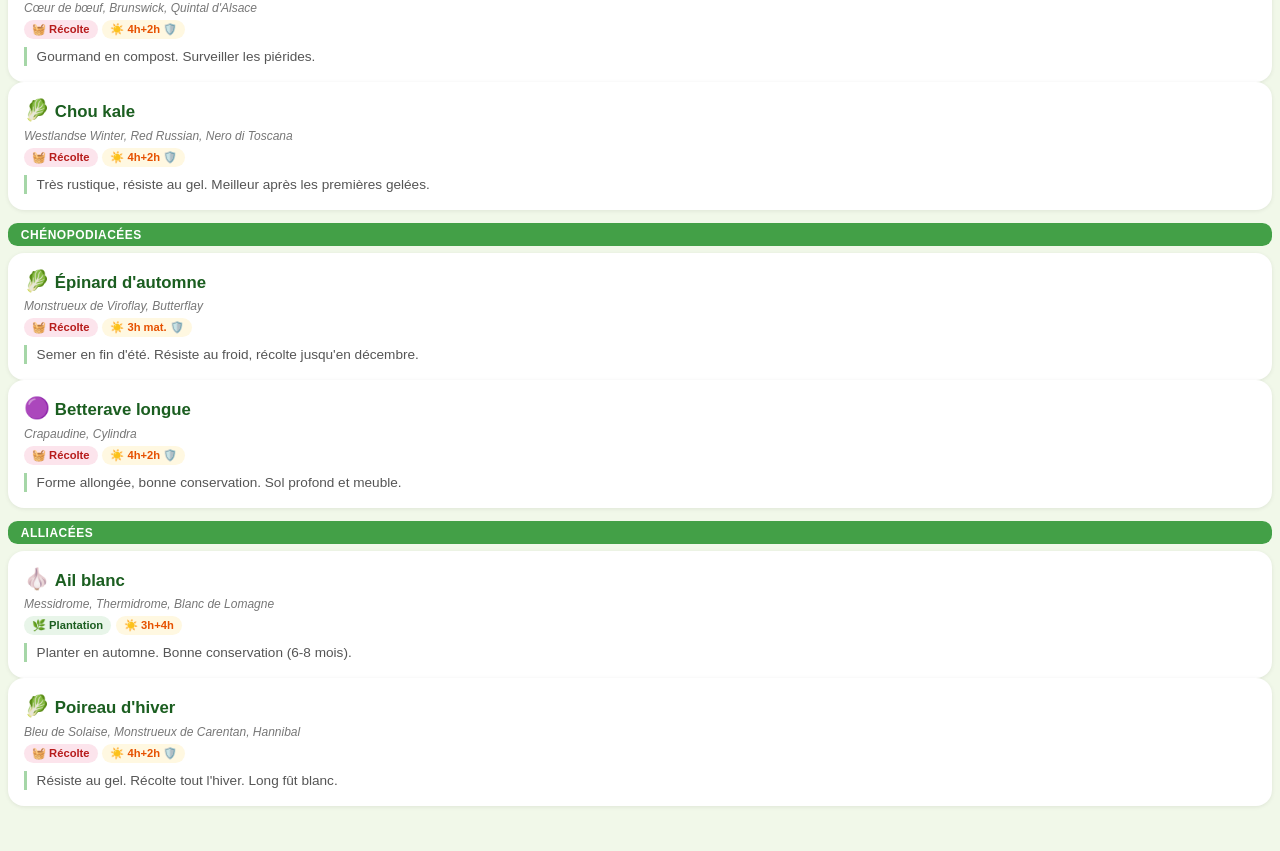
==== commit 1b17a528: "ajout de regle pour créer le jardin" ====
--- a/index.html
+++ b/index.html
@@ -7,14 +7,21 @@
   <meta name="apple-mobile-web-app-capable" content="yes">
   <meta name="apple-mobile-web-app-status-bar-style" content="black-translucent">
   <link rel="manifest" href="manifest.json">
-  <link rel="apple-touch-icon" href="icons/icon-192.png">
+  <link rel="icon" type="image/svg+xml" href="icons/favicon.svg">
+  <link rel="icon" type="image/png" sizes="192x192" href="icons/icon-192.png">
+  <link rel="apple-touch-icon" sizes="180x180" href="icons/apple-touch-icon.png">
   <title>Mon Potager Sol Vivant</title>
   <link rel="stylesheet" href="style.css">
 </head>
 <body>
   <header>
-    <h1>🌱 Mon Potager Sol Vivant</h1>
-    <p class="subtitle">Nourrir le sol, augmenter la matière organique et économiser l'eau</p>
+    <div class="app-title">
+      <img src="./icons/icon-192.png" width="52" height="52" alt="Pousse verte, icône de Mon Potager">
+      <div>
+        <h1>Mon Potager Sol Vivant</h1>
+        <p class="subtitle">Nourrir le sol, augmenter la matière organique et économiser l'eau</p>
+      </div>
+    </div>
   </header>
 
   <div id="region-selector">
@@ -29,11 +36,70 @@
     </select>
   </div>
 
-  <nav id="tabs">
+  <nav id="tabs" aria-label="Sections de l'application">
     <button class="tab-btn active" data-tab="calendrier">📅 Calendrier</button>
     <button class="tab-btn" data-tab="planches">🌾 Mes Planches</button>
+    <button class="tab-btn" data-tab="jardin">📐 Mon Jardin</button>
     <button class="tab-btn" data-tab="sources">📚 Sources</button>
   </nav>
+
+  <!-- TAB JARDIN -->
+  <section id="tab-jardin" class="hidden">
+    <div class="jardin-page">
+      <div class="jardin-intro">
+        <div>
+          <h2>📐 Dessiner mon jardin à l'échelle</h2>
+          <p>Chaque petit carreau mesure 25 cm. Dessinez, déplacez et redimensionnez les zones avec la règle en mètres.</p>
+        </div>
+      </div>
+
+      <div class="jardin-controls" aria-label="Réglages du plan">
+        <div class="jardin-control-group">
+          <strong>Terrain</strong>
+          <label for="jardin-largeur">Largeur (m)</label>
+          <input id="jardin-largeur" type="number" min="1" max="50" step="0.25" value="10" inputmode="decimal">
+          <label for="jardin-longueur">Longueur (m)</label>
+          <input id="jardin-longueur" type="number" min="1" max="50" step="0.25" value="8" inputmode="decimal">
+          <button id="btn-appliquer-jardin" class="btn-small">Appliquer</button>
+        </div>
+        <div class="jardin-control-group">
+          <strong>Ajouter une planche existante</strong>
+          <select id="jardin-planche-select" aria-label="Planche à ajouter"></select>
+          <button id="btn-ajouter-planche-jardin" class="btn-small">＋ Ajouter au plan</button>
+        </div>
+        <div class="jardin-control-group jardin-tools">
+          <strong>Outils</strong>
+          <button id="btn-dessiner-zone" class="btn-small" aria-pressed="false">✏️ Dessiner une zone</button>
+          <div class="jardin-zoom" aria-label="Zoom du plan">
+            <button id="btn-jardin-zoom-moins" class="btn-icon" aria-label="Réduire le plan">−</button>
+            <span>Zoom</span>
+            <button id="btn-jardin-zoom-plus" class="btn-icon" aria-label="Agrandir le plan">＋</button>
+          </div>
+        </div>
+      </div>
+
+      <div id="jardin-zone-editor" class="jardin-zone-editor hidden">
+        <strong>Zone sélectionnée</strong>
+        <label for="jardin-zone-nom">Nom</label>
+        <input id="jardin-zone-nom" type="text" maxlength="60">
+        <label for="jardin-zone-largeur">Largeur (m)</label>
+        <input id="jardin-zone-largeur" type="number" min="0.5" step="0.01" inputmode="decimal">
+        <label for="jardin-zone-longueur">Longueur (m)</label>
+        <input id="jardin-zone-longueur" type="number" min="0.5" step="0.01" inputmode="decimal">
+        <label for="jardin-zone-couleur">Couleur</label>
+        <input id="jardin-zone-couleur" type="color" value="#66bb6a">
+        <button id="btn-appliquer-zone" class="btn-small">Enregistrer</button>
+        <button id="btn-supprimer-zone" class="btn-small btn-danger">Supprimer</button>
+      </div>
+
+      <p id="jardin-status" class="jardin-status" aria-live="polite">Touchez « Dessiner une zone », puis glissez sur le quadrillage. Touchez une zone pour la déplacer.</p>
+      <div class="jardin-canvas-scroll" aria-label="Plan du jardin défilable">
+        <svg id="jardin-canvas" class="jardin-canvas" tabindex="0" aria-label="Plan interactif du jardin à l'échelle"></svg>
+      </div>
+      <p class="jardin-help">Astuce : la poignée blanche redimensionne la zone sélectionnée. Au clavier, les flèches déplacent de 25 cm et Maj + flèche de 1 m.</p>
+    </div>
+    <script src="jardin.js"></script>
+  </section>
 
   <!-- TAB CALENDRIER -->
   <section id="tab-calendrier">
--- a/style.css
+++ b/style.css
@@ -813,3 +813,184 @@
   padding: 0.3rem;
 }
 .entretien-actuel .entretien-mois-label { color: #1b5e20; }
+
+/* En-tête et navigation mobile */
+.app-title {
+  display: flex;
+  align-items: center;
+  justify-content: center;
+  gap: 0.75rem;
+  max-width: 48rem;
+  margin: 0 auto;
+  text-align: left;
+}
+.app-title img {
+  width: 52px;
+  height: 52px;
+  flex: 0 0 auto;
+  object-fit: contain;
+}
+#tabs {
+  overflow-x: auto;
+  scrollbar-width: none;
+}
+#tabs::-webkit-scrollbar { display: none; }
+.tab-btn { min-width: max-content; }
+
+/* Plan global du jardin */
+.jardin-page {
+  max-width: 76rem;
+  margin: 0 auto;
+  padding: 0.75rem;
+}
+.jardin-intro {
+  background: #fff;
+  border-left: 4px solid #2e7d32;
+  border-radius: 0.9rem;
+  padding: 0.85rem 1rem;
+  box-shadow: 0 1px 4px rgba(0,0,0,0.08);
+}
+.jardin-intro h2 { font-size: 1.1rem; margin-bottom: 0.25rem; }
+.jardin-intro p, .jardin-help, .jardin-status {
+  color: #556b55;
+  font-size: 0.82rem;
+  line-height: 1.45;
+}
+.jardin-controls {
+  display: grid;
+  grid-template-columns: repeat(auto-fit, minmax(15rem, 1fr));
+  gap: 0.6rem;
+  margin: 0.7rem 0;
+}
+.jardin-control-group, .jardin-zone-editor {
+  display: flex;
+  align-items: center;
+  flex-wrap: wrap;
+  gap: 0.45rem;
+  background: #fff;
+  border: 1px solid #c8e6c9;
+  border-radius: 0.8rem;
+  padding: 0.65rem;
+}
+.jardin-control-group strong, .jardin-zone-editor strong {
+  flex-basis: 100%;
+  font-size: 0.82rem;
+}
+.jardin-control-group label, .jardin-zone-editor label {
+  color: #486248;
+  font-size: 0.75rem;
+  font-weight: 600;
+}
+.jardin-control-group input[type="number"],
+.jardin-zone-editor input[type="number"] {
+  width: 4.5rem;
+}
+.jardin-control-group input,
+.jardin-control-group select,
+.jardin-zone-editor input {
+  min-height: 2.25rem;
+  border: 1.5px solid #a5d6a7;
+  border-radius: 0.55rem;
+  padding: 0.35rem 0.45rem;
+  color: #1b5e20;
+  background: #fff;
+}
+.jardin-control-group select { flex: 1; min-width: 9rem; }
+.jardin-zone-editor { margin-bottom: 0.65rem; }
+.jardin-zone-editor input[type="text"] { flex: 1; min-width: 8rem; }
+.jardin-zone-editor input[type="color"] { width: 2.75rem; padding: 0.2rem; }
+.btn-small, .btn-icon {
+  min-height: 2.25rem;
+  border: 1.5px solid #2e7d32;
+  border-radius: 0.6rem;
+  padding: 0.4rem 0.65rem;
+  background: #fff;
+  color: #1b5e20;
+  font-size: 0.78rem;
+  font-weight: 700;
+  cursor: pointer;
+}
+.btn-small:disabled { opacity: 0.5; cursor: default; }
+.btn-small.active, .btn-small:active, .btn-icon:active {
+  background: #2e7d32;
+  color: #fff;
+}
+.btn-danger { border-color: #c62828; color: #c62828; }
+.jardin-tools { align-content: center; }
+.jardin-zoom { display: flex; align-items: center; gap: 0.35rem; font-size: 0.75rem; }
+.btn-icon { width: 2.25rem; padding: 0; font-size: 1.1rem; }
+.jardin-status {
+  min-height: 1.5rem;
+  margin: 0.3rem 0;
+  font-weight: 600;
+}
+.jardin-canvas-scroll {
+  width: 100%;
+  max-height: 70vh;
+  overflow: auto;
+  overscroll-behavior: contain;
+  border: 1px solid #a5d6a7;
+  border-radius: 0.8rem;
+  background: #fff;
+  box-shadow: inset 0 1px 4px rgba(0,0,0,0.08);
+  -webkit-overflow-scrolling: touch;
+}
+.jardin-canvas {
+  display: block;
+  max-width: none;
+  user-select: none;
+  -webkit-user-select: none;
+}
+.jardin-canvas:focus { outline: 3px solid rgba(46,125,50,0.3); outline-offset: -3px; }
+.garden-canvas-bg { fill: #fafafa; }
+.garden-ruler-bg { fill: #fff8e1; }
+.garden-ruler-tick { stroke: #5d4037; stroke-width: 1; pointer-events: none; }
+.garden-ruler-label { fill: #5d4037; font-size: 9px; font-weight: 700; pointer-events: none; }
+.garden-ground { fill: #f5f1e6; stroke: #795548; stroke-width: 2; }
+.grid-minor { stroke: #cfd8c3; stroke-width: 0.6; pointer-events: none; }
+.grid-major { stroke: #9aaa8d; stroke-width: 1.1; pointer-events: none; }
+.garden-item { cursor: grab; touch-action: none; }
+.garden-item:active { cursor: grabbing; }
+.garden-zone-rect { stroke: rgba(27,94,32,0.65); stroke-width: 1.5; }
+.garden-item.selected .garden-zone-rect { stroke: #0d47a1; stroke-width: 3; }
+.garden-item.preview { pointer-events: none; opacity: 0.72; }
+.garden-item.preview .garden-zone-rect { stroke-dasharray: 6 4; }
+.garden-zone-name, .garden-zone-dims {
+  fill: #17351a;
+  font-size: 11px;
+  font-weight: 800;
+  paint-order: stroke;
+  stroke: rgba(255,255,255,0.8);
+  stroke-width: 3px;
+  stroke-linejoin: round;
+  pointer-events: none;
+}
+.garden-zone-dims { font-size: 9px; font-weight: 600; }
+.garden-resize-hit {
+  fill: transparent;
+  cursor: nwse-resize;
+  touch-action: none;
+}
+.garden-resize-handle {
+  fill: #fff;
+  stroke: #0d47a1;
+  stroke-width: 2;
+  pointer-events: none;
+}
+.garden-empty-label { fill: #789078; font-size: 12px; font-weight: 600; pointer-events: none; }
+.jardin-canvas.draw-mode { cursor: crosshair; touch-action: none; }
+.jardin-help { margin-top: 0.45rem; }
+
+@media (max-width: 600px) {
+  header { padding: 0.8rem 0.65rem; }
+  .app-title { justify-content: flex-start; }
+  .app-title img { width: 44px; height: 44px; }
+  header h1 { font-size: 1.2rem; }
+  .subtitle { font-size: 0.72rem; }
+  .tab-btn { flex: 0 0 auto; padding: 0.65rem 0.7rem; font-size: 0.8rem; }
+  .jardin-page { padding: 0.5rem; }
+  .jardin-controls { grid-template-columns: 1fr; }
+  .jardin-control-group, .jardin-zone-editor { align-items: flex-end; }
+  .jardin-zone-editor strong { width: 100%; }
+  .jardin-canvas-scroll { max-height: 62vh; }
+}
